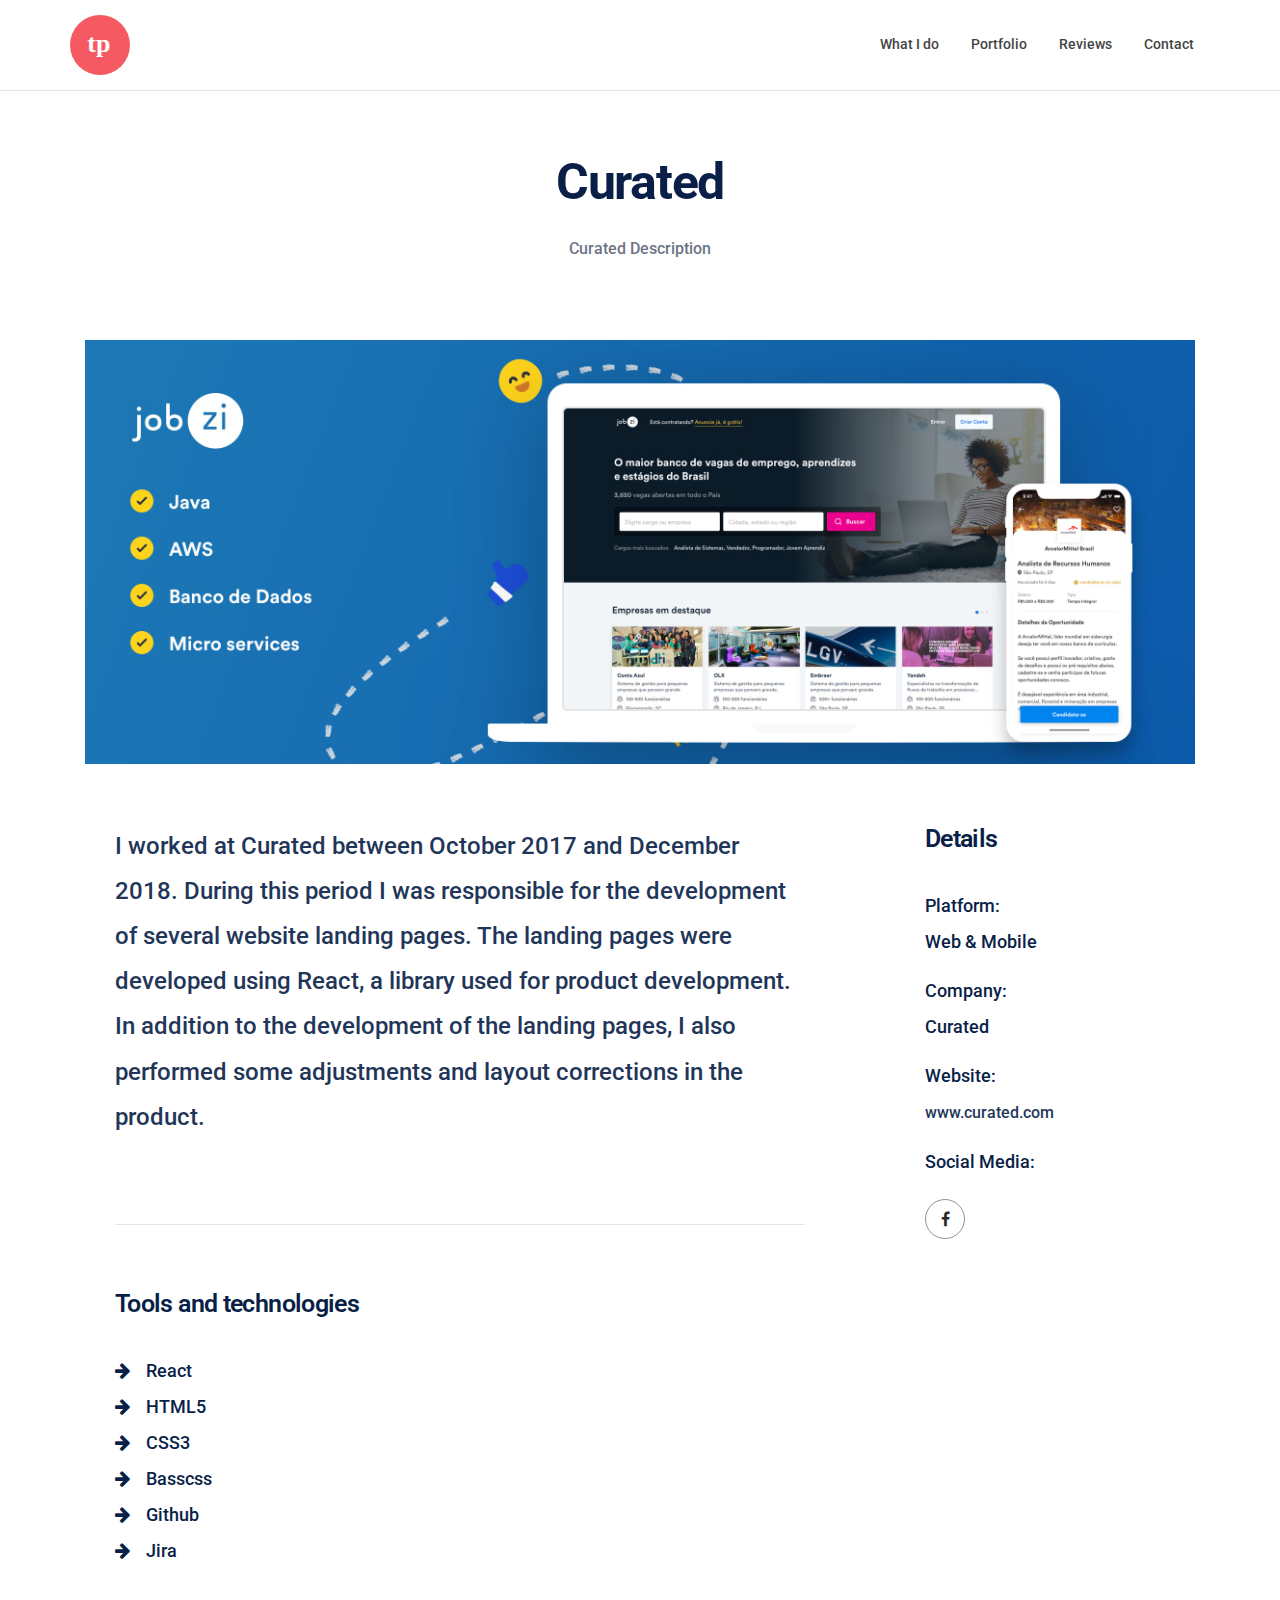
==== curated.html @ 57dca55d "Added curated page and fixed some copy" ====
<!DOCTYPE html>
<html lang="zxx">
  <head>
    <title>Tiago Parra - Curated</title>
    <!-- Required meta tags -->
    <meta charset="utf-8" />
    <meta http-equiv="X-UA-Compatible" content="IE=edge" />
    <meta name="description" content="" />
    <meta name="keywords" content=" " />
    <meta name="developer" content="Tiago Parra" />
    <meta
      name="viewport"
      content="width=device-width, initial-scale=1, shrink-to-fit=no"
    />

    <!-- FAV AND ICONS   -->
    <link rel="shortcut icon" href="assets/images/favicon.png" />
    <link rel="shortcut icon" href="assets/images/apple-icon.png" />
    <link
      rel="shortcut icon"
      sizes="72x72"
      href="assets/images/apple-icon-72x72.png"
    />
    <link
      rel="shortcut icon"
      sizes="114x114"
      href="assets/images/apple-icon-114x114.png"
    />

    <!-- Font-->
    <link
      href="https://fonts.googleapis.com/css?family=Roboto&display=swap"
      rel="stylesheet"
    />
    <!-- Font Awesome -->
    <link
      rel="stylesheet"
      href="assets/icons/font-awesome-4.7.0/css/font-awesome.min.css"
    />
    <link rel="stylesheet" href="assets/icofont/icofont.min.css" />
    <!-- Bootstrap CSS -->
    <link rel="stylesheet" href="assets/plugins/css/bootstrap.min.css" />
    <!-- Owl Carousel CSS-->
    <link rel="stylesheet" href="assets/plugins/css/owl.css" />
    <!-- Fancybox-->
    <link rel="stylesheet" href="assets/plugins/css/jquery.fancybox.min.css" />
    <!-- Anime CSS-->
    <link rel="stylesheet" href="assets/plugins/css/revealer.css" />
    <!-- Aos CSS-->
    <link rel="stylesheet" href="assets/plugins/css/aos.css" />
    <!-- Animate CSS-->
    <link rel="stylesheet" href="assets/plugins/css/animate.css" />
    <!-- Custom CSS-->
    <link rel="stylesheet" href="assets/css/styles.css" />
    <link rel="stylesheet" href="assets/css/use-case.css" />
    <!-- Responsive -->
    <link rel="stylesheet" href="assets/css/responsive.css" />

    <style>
      p {
        font-size: 18px;
        color: #071634;
      }
    </style>
  </head>
  <body class="black-bg body-2">
    <!--
    ===================
        NAVIGATION
    ===================
    -->
    <header
      class="black-bg mh-header nav-scroll fixed-top mh-xss-mobile-nav"
      id="zb-header"
    >
      <div class="overlay"></div>
      <div class="container">
        <div class="row">
          <nav class="navbar navbar-expand-lg mh-nav nav-btn">
            <a class="navbar-brand" href="index.html"
              ><img src="assets/images/logo.svg" alt="" class="img-fluid"
            /></a>
            <button
              class="navbar-toggler"
              type="button"
              data-toggle="collapse"
              data-target="#navbarSupportedContent"
              aria-controls="navbarSupportedContent"
              aria-expanded="false"
              aria-label="Toggle navigation"
            >
              <span class="navbar-toggler-icon icon">
                <i class="fa fa-bars"></i>
              </span>
            </button>
            <div class="collapse navbar-collapse" id="navbarSupportedContent">
              <ul class="navbar-nav mr-0 ml-auto">
                <li class="nav-item">
                  <a class="nav-link " href="index.html#service">What I do</a>
                </li>
                <li class="nav-item">
                  <a class="nav-link" href="index.html#portfolio">Portfolio</a>
                </li>
                <li class="nav-item">
                  <a class="nav-link" href="index.html#Clinet">Reviews</a>
                </li>
                <li class="nav-item">
                  <a class="nav-link" href="index.html#Contact">Contact</a>
                </li>
              </ul>
            </div>
          </nav>
        </div>
      </div>
    </header>

    <!--
    ==============
        HOME
    ==============
    -->
    <section class="section relative portfolio-home">
      <div class="container">
        <div class="row">
          <div class="col-md-7 mx-auto">
            <div
              class="portfolio-title wow fadeInUp"
              data-wow-duration=".9s"
              data-wow-delay=".1s"
            >
              <h1>Curated</h1>
              <span></span>
              <p>
                Curated Description
              </p>
            </div>
          </div>
          <div class="col-md-12">
            <div
              class="project-img wow fadeInUp"
              data-wow-duration=".9s"
              data-wow-delay=".1s"
              id="rev-3"
            >
              <img
                src="assets/images/head-use-jobzi.jpg"
                alt=""
                class="img-fluid"
              />
            </div>
            <div class="project-description">
              <div class="row">
                <div class="col-md-8">
                  <div
                    class="des-inner wow fadeInUp"
                    data-wow-duration=".9s"
                    data-wow-delay=".1s"
                  >
                    <p style="font-size: 24px;">
                      I worked at Curated between October 2017 and December
                      2018. During this period I was responsible for the
                      development of several website landing pages. The landing
                      pages were developed using React, a library used for
                      product development. In addition to the development of the
                      landing pages, I also performed some adjustments and
                      layout corrections in the product.
                    </p>

                    <br /><br />
                    <hr />
                    <br /><br />

                    <h3>Tools and technologies</h3>
                    <ul>
                      <li>
                        <i
                          class="fa fa-arrow-right"
                          style="padding-right: 16px;"
                        ></i
                        >React
                      </li>
                      <li>
                        <i
                          class="fa fa-arrow-right"
                          style="padding-right: 16px;"
                        ></i
                        >HTML5
                      </li>
                      <li>
                        <i
                          class="fa fa-arrow-right"
                          style="padding-right: 16px;"
                        ></i
                        >CSS3
                      </li>
                      <li>
                        <i
                          class="fa fa-arrow-right"
                          style="padding-right: 16px;"
                        ></i
                        >Basscss
                      </li>
                      <li>
                        <i
                          class="fa fa-arrow-right"
                          style="padding-right: 16px;"
                        ></i
                        >Github
                      </li>
                      <li>
                        <i
                          class="fa fa-arrow-right"
                          style="padding-right: 16px;"
                        ></i
                        >Jira
                      </li>
                    </ul>
                  </div>
                </div>
                <div
                  class="col-md-3 ml-auto wow fadeInUp"
                  data-wow-duration=".9s"
                  data-wow-delay=".1s"
                >
                  <div class="des-inner">
                    <h3>Details</h3>
                  </div>
                  <ul class="list-unstyled">
                    <li>Platform:</li>
                    <li>Web & Mobile</li>
                  </ul>
                  <ul class="list-unstyled">
                    <li>Company:</li>
                    <li>Curated</li>
                  </ul>
                  <ul class="list-unstyled">
                    <li>Website:</li>
                    <li>
                      <a href="https://jobzi.com" target="_blank"
                        >www.curated.com</a
                      >
                    </li>
                  </ul>
                  <ul class="list-unstyled">
                    <li>Social Media:</li>
                    <li>
                      <ul class="list-unstyled">
                        <a
                          href="https://www.facebook.com/curateddotcom"
                          target="_blank"
                          ><li><i class="fa fa-facebook-f"></i></li
                        ></a>
                      </ul>
                    </li>
                  </ul>
                </div>
              </div>
            </div>
          </div>
        </div>
      </div>
    </section>
  </body>
</html>
---- assets/plugins/css/revealer.css ----
.block-revealer__element {
	position: absolute;
	top: 0;
	left: 0;
	width: 100%;
	height: 100%;
	background: #000;
	pointer-events: none;
	opacity: 0;
}
---- assets/css/styles.css ----
/*------------- 
[Table of contents]

[ DEFULT INDEX NUMBER ]

1.  GENERAL CSS
2.  NAVBAR
4.  HOME
5.  SERVICE
6.  ABOUT
7.  TESTIMONIAL
8.  FAQ
9.  QUATE
10. SUBSCRIBE
11. PRICING
12. BLOG
13. FOOTER
14. COPYRIGHT


-------------------------------------------------------------------*/
/*------------------------------------------------------------------
[ Color codes ]
    
    [ Text and Background Color ]
        Main color 1:       #1c93e5     
        Main color 2:       #009688      
        Main color 3:       #9c27b0
        Main color 4:       #ff4081      
        Background 1:       #FFFFFF            
        Background 2:       #F6F6F6           
        Shadow color:       #000000;            

-------------------------------------------------------------------*/
/*------------------------------------------------------------------
[Typography]

    [ There are using two different font typography ]
        Typography 1: Roboto font;
        Typography 2: Montserrat font;

    [ Other Typography style are same ]
    Body :
        font-style:     normal;
        font-size:      15px;

    h2:
        font-size: 48px;
        line-height: 55px;

    h3:
        font-size: 30px;
        line-height: 40px;

    h4:
        font-size: 20px;
        font-weight: 600;

    p:  
        font-size: 18px;
        line-height: 30px;


-------------------------------------------------------------------*/
/*
================
 VARIABLES
================
*/
* {
  -webkit-font-smoothing: antialiased;
  -moz-osx-font-smoothing: grayscale;
}

.shadow-1 {
  -webkit-box-shadow: 0 2px 5px 0 rgba(0, 0, 0, 0.16),
    0 2px 10px 0 rgba(0, 0, 0, 0.12);
  box-shadow: 0 2px 5px 0 rgba(0, 0, 0, 0.16), 0 2px 10px 0 rgba(0, 0, 0, 0.12);
}

/**
 * -------------------
 *  Defult CSS 
 * -------------------
 */
html {
  text-rendering: optimizeLegibility;
  -webkit-font-smoothing: antialiased;
}

body {
  font-family: "Louis-George-Cafe.ttf";
  font-size: 14px;
  font-style: none;
  line-height: 24px;
  font-weight: 500;
  overflow-x: hidden !important;
  text-align: left;
  position: relative;
  color: #000000;
  opacity: 1;
}

h1,
h2,
h3,
h4,
h5,
h6 {
  font-family: "Louis-George-Cafe-Bold.ttf";
}

p {
  opacity: 0.9;
}

.nav li a {
  text-decoration: none !important;
  display: inline-block;
  cursor: pointer;
  padding: 0px;
  background-color: transparent;
  -webkit-transition: color 0.3s ease;
  transition: color 0.3s ease;
}

.nav li a:hover {
  background-color: transparent;
}

.nav li a:focus {
  background-color: transparent;
  outline: 0 !important;
}

a {
  text-decoration: none !important;
  cursor: pointer;
  padding: 0px;
  background-color: transparent;
  -webkit-transition: color 0.3s ease;
  transition: color 0.3s ease;
  color: #000000;
  opacity: 0.9;
}

a:hover {
  background-color: transparent;
}

a:focus {
  background-color: transparent;
  outline: 0 !important;
}

.center {
  float: none;
  margin: 0 auto;
  text-align: center;
}

/**
 * ---------------------
 *  Defult Halping Class
 * ---------------------
 */
.overflow {
  overflow: hidden;
}

.relative {
  position: relative;
}

.display-table {
  display: table;
  width: 100%;
  height: 100%;
}

.display-flex {
  display: -webkit-box;
  display: -ms-flexbox;
  display: flex;
  -webkit-box-flex: 1;
  -ms-flex: 1;
  flex: 1;
}

.vertical-middle {
  display: table-cell;
  float: none;
  vertical-align: middle;
}

/**
 * --------------------------------------
 *  Video Section Background Defult Style
 * --------------------------------------
 */
.section-video {
  position: absolute;
  top: 0;
  bottom: 0;
  left: 0;
  right: 0;
  min-height: 100%;
  min-width: 100%;
  overflow: hidden;
  z-index: -1;
}

.section-video .bgvid {
  position: absolute;
  top: 0;
  left: 0;
  min-height: 100%;
  min-width: 100%;
  background-size: cover;
  -o-background-size: cover;
  -moz-background-size: cover;
  -webkit-background-size: cover;
}

.body-video-bg > .section-video {
  position: fixed;
  top: 0;
  left: 0;
}

.section-title {
  text-align: center;
}

.section-title h3 {
  font-size: 30px;
  line-height: 40px;
  color: #ffffff;
  font-weight: bold;
  margin-bottom: 60px;
}

/**
 * ------------------------------------
 *  Every Section Headline Defult Class
 * ------------------------------------
 */
.section-heading {
  display: block;
  margin: 0;
}

.section-header {
  margin-bottom: 100px;
  text-align: center;
}

.section-header .sub-heading {
  font-size: 22px;
  line-height: 30px;
  font-weight: 300;
  text-transform: uppercase;
  margin: 0 0 10px 0;
}

.section-header.text-left,
.section-header.text-left * {
  text-align: left;
}

.section-header.text-right,
.section-header.text-right * {
  text-align: right;
}

.section-header-separator {
  position: relative;
  width: 145px;
  margin: 5px auto;
  display: inline-block;
}

.section-header-separator .icon {
  font-size: 48px;
  text-align: center !important;
}

.section-header-separator::before,
.section-header-separator::after {
  content: "";
  position: absolute;
  width: 57px;
  height: 2px;
  top: 25px;
}

.section-header-separator::before {
  left: 0;
}

.section-header-separator::after {
  right: 0;
}

.v-middle {
  display: -moz-flex;
  display: -ms-flexbox;
  display: -webkit-box;
  display: flex;
  -webkit-box-align: center;
  -ms-flex-align: center;
  align-items: center;
  -webkit-align-items: center;
  -webkit-box-pack: center;
  -ms-flex-pack: center;
  justify-content: center;
  -webkit-justify-content: center;
  -webkit-box-orient: horizontal;
  -webkit-box-direction: normal;
  -ms-flex-direction: row;
  flex-direction: row;
}

.mini-separator {
  padding: 20px 0;
}

.vertical-middle {
  display: table-cell;
  float: none;
  vertical-align: middle;
}

/**
 * ------------------
 * list
 * ------------------
 */
ul {
  margin: 0;
  padding: 0;
}

ul li {
  list-style-type: none;
}

/**
 * =================
 * CONTAINER HALF CONTENT
 * =================
 */
.content-half {
  position: relative;
}

.container-half-left {
  left: 0;
  background-position: center right;
}

.container-half-right {
  right: 0;
  background-position: center left;
}

.vertical-middle-content {
  display: -moz-flex;
  display: -ms-flexbox;
  display: -webkit-box;
  display: flex;
  -webkit-box-align: center;
  -ms-flex-align: center;
  align-items: center;
  -webkit-align-items: center;
  -webkit-box-pack: center;
  -ms-flex-pack: center;
  justify-content: center;
  -webkit-justify-content: center;
  -webkit-box-orient: horizontal;
  -webkit-box-direction: normal;
  -ms-flex-direction: row;
  flex-direction: row;
}

/**
 * ---------------------------------
 *  Section Background Size Property
 * ---------------------------------
 */
.bg-cover {
  background-size: cover;
  background-position: 50% 50%;
  background-attachment: initial;
  background-repeat: no-repeat;
}

.dark-bg {
  background-color: #202026;
}

.image-bg {
  background-position: center center;
  background-size: cover;
  background-repeat: no-repeat;
}

.mini-section-separator {
  padding-top: 60px;
  padding-bottom: 60px;
}

.section-separator {
  padding-top: 60px;
  padding-bottom: 60px;
}

.home-section-separator {
  padding-top: 100px;
  padding-bottom: 200px;
}

.bg-black {
  background-color: #000000;
}

.main-color {
  color: #37c2cc;
}

.p-200 {
  padding: 0 200px;
}

.img-overlay {
  background-image: url(../images/footer-bg.png);
  background-size: cover;
  background-size: cover;
  background-repeat: no-repeat;
  margin: 0 auto;
  background-position: center center;
}

.image-bg {
  background-size: cover;
  background-size: cover;
  background-repeat: no-repeat;
  margin: 0 auto;
  background-position: center center;
}

.home-2-img {
  background-image: url(../images/home-bg-img.jpg);
}

.featured-img-one {
  background-image: url(../images/home-bg-img.jpg);
}

.featured-img-two {
  background-image: url(../images/extra-feature-bg.jpg);
}

.map-image {
  background-image: url(../images/map-color-overlay.png);
}

.mt-30 {
  margin-top: 30px;
}

button {
  outline: 0;
}

button:hover {
  outline: 0;
}

button:focus {
  outline: 0;
}

.btn {
  outline: 0;
}

.btn:hover {
  outline: 0;
}

.btn:focus {
  outline: 0;
}

.round-image {
  border-radius: 50%;
}

.header-bg {
  background-color: #ffefe9;
}

.purple-bg {
  background-color: #643bdf;
}

.blue-bg {
  background-color: #007c88;
}

.yellow-color {
  color: #ffd032;
}

.main-color {
  color: #37c2cc;
}

.purple-color {
  color: #643bdf;
}

.blue-color {
  color: #007c88;
}

.bg-3 {
  color: #faf9f7;
}

.bg-4 {
  color: #faf9f7;
}

.white-bg {
  background-color: #ffffff;
}

p {
  color: #071634;
}

.contact-shadow {
  -webkit-box-shadow: 2px 28px 54px 0px rgba(85, 85, 93, 0.03);
  box-shadow: 2px 28px 54px 0px rgba(85, 85, 93, 0.03);
}

.body-2 .btn {
  border-radius: 50px;
}

.body-2 .btn.btn-stroke {
  color: #ffffff;
}

.color-1 {
  color: #37c2cc;
}

.color-2 {
  color: #f35d22;
}

.color-3 {
  color: #fec468;
}

.color-4 {
  color: #1785c3;
}

.color-5 {
  color: #53cb94;
}

.color-6 {
  color: #761de2;
}

.overlay-img {
  position: absolute;
  left: 0;
  right: 0;
  top: 0;
  bottom: 0;
  z-index: 0;
}

@font-face {
  font-family: "Louis-George-Cafe.ttf";
  src: url("../fonts/Louis-George-Cafe.ttf");
}

@font-face {
  font-family: "Louis-George-Cafe-Bold.ttf";
  src: url("../fonts/Louis-George-Cafe-Bold.ttf");
}

@font-face {
  font-family: "Louis-George-Cafe-Light.ttf";
  src: url("../fonts/Louis-George-Cafe-Light.ttf");
}

/** 
 * -----------------
 * General CSS
 * -----------------
 */
.h1,
.h2,
.h3,
.h4,
.h5,
.h6,
h1,
h2,
h3,
h4,
h5,
h6 {
  font-weight: bold;
}

section {
  overflow: hidden;
}

/*
    ==============
       Navigation
    ============== 
*/
.mh-nav {
  width: 100%;
  padding: 10px 0;
  -webkit-transition: 0.3s;
  transition: 0.3s;
}

.mh-header {
  padding: 0;
  background: #ffffff;
  -webkit-transition: 0.3s;
  transition: 0.3s;
  border-bottom: 1px solid rgba(0, 0, 0, 0.1);
}

.mh-header.nav-strict {
  padding: 0;
  -webkit-transition: 0.3s;
  transition: 0.3s;
  z-index: 9999;
  position: fixed;
  left: 0;
  right: 0;
  top: 0;
  background: #ffffff;
}

.mh-header.nav-strict .mh-nav {
  padding: 0px 0px;
}

.mh-header.nav-strict .navbar-nav li a {
  color: #111111;
}

.mh-header .navbar-nav li {
  margin: 16px 8px;
}

.mh-header .navbar-nav li a {
  font-family: "Roboto", sans-serif;
  font-size: 16px;
  line-height: 0.63;
  color: #000000;
  padding: 0px 10px;
}

.dropdown-toggle::after {
  position: relative;
  top: 1px;
  left: 5px;
}

/*
    ==============
       home
    ==============
*/
.resume-home {
  padding: 140px 0px;
}

.resume-home .resume-home-inner .span {
  width: 55px;
  height: 5px;
  background-color: #ffb74f;
  display: block;
}

.resume-home .resume-home-inner h2 {
  font-size: 80px;
  letter-spacing: -1.5px;
  color: #000000;
  margin-top: 25px;
  margin-bottom: 30px;
}

.resume-home .resume-home-inner h4 {
  font-size: 30px;
  letter-spacing: -0.75px;
  color: #000000;
}

.resume-home .resume-home-inner h4 span {
  color: #ff4952;
}

.resume-home .resume-social {
  margin-top: 40px;
}

.resume-home .resume-social h6 {
  font-size: 18px;
  color: #000000;
  margin-bottom: 25px;
}

.resume-home .resume-social ul li {
  display: -ms-inline-grid;
  display: inline-grid;
  place-items: center;
  width: 45px;
  height: 45px;
  border-radius: 3px;
  border: solid 1px #cecece;
  cursor: pointer;
  -webkit-transition: all 0.3s;
  transition: all 0.3s;
  font-size: 20px;
  margin-right: 5px;
  font-family: "Louis-George-Cafe-Bold.ttf";
  color: #000000;
}

.resume-home .resume-social ul li:hover {
  -webkit-box-shadow: 0 16px 14px 0 rgba(0, 0, 0, 0.1);
  box-shadow: 0 16px 14px 0 rgba(0, 0, 0, 0.1);
  background-color: #ff4952;
  border: solid 1px transparent;
  color: #ffffff;
}

.resume-home .resume-main {
  padding: 170px 0px;
  padding-bottom: 0px;
}

.resume-home .resume-main .main-inner .img-cover img {
  margin-left: 75px;
}

.resume-home .resume-main .main-inner .bg-img {
  position: absolute;
  top: 110px;
  z-index: -1;
}

.resume-home .resume-main .main-inner .circle-bg {
  position: absolute;
  z-index: -2;
  top: -15%;
  left: -20%;
}

.resume-home .resume-main .resume-details {
  padding: 160px 0px;
}

.resume-home .resume-main .resume-details p {
  opacity: 0.6;
  font-size: 16px;
  line-height: 1.88;
  color: #000000;
  margin-bottom: 50px;
}

.resume-home .shape-image {
  position: absolute;
  top: 9%;
  left: -22%;
}

/*
    ==============
       What we do
    ==============
*/
.resume-do .resume-do-inner {
  padding-bottom: 50px;
}

.resume-do .resume-do-inner p {
  opacity: 0.6;
  font-size: 16px;
  line-height: 1.88;
  color: #000000;
  margin-bottom: 55px;
  max-width: 85%;
}

.resume-do .resume-do-inner .resume-do-icon h5 {
  margin-top: 20px;
  font-size: 25px;
  letter-spacing: -0.63px;
  color: #000000;
}

.resume-do .bg-title h1 {
  font-size: 130px;
  line-height: 0.87;
  letter-spacing: -6.47px;
  color: #e0e0e0;
}

/*
    ==============
       Portfolio area
    ==============
*/
.resume-portfolio {
  padding: 100px 0px;
}

.resume-portfolio .resume-portfolio-inner {
  padding: 80px 0px;
  padding-bottom: 0px;
}

.resume-portfolio .resume-portfolio-inner .resume-img .reveal-image {
  opacity: 0;
  -webkit-transition: all 1s;
  transition: all 1s;
}

.resume-portfolio .resume-portfolio-inner .resume-img h5 {
  font-size: 25px;
  letter-spacing: -0.63px;
  color: #000000;
  margin-bottom: 10px;
}

.resume-portfolio .resume-portfolio-inner .resume-img h6 {
  opacity: 0.4;
  font-size: 18px;
  line-height: 1.11;
  letter-spacing: -0.25px;
  color: #000000;
  margin-bottom: 35px;
}

.resume-portfolio .resume-portfolio-inner .resume-img .resume-btn-details {
  -webkit-transition: all 0.4s;
  transition: all 0.4s;
  position: absolute;
  height: 100%;
  width: 100%;
  display: -ms-grid;
  display: grid;
  place-items: center;
  top: 0;
  left: 0;
  right: 0;
  bottom: 0;
  opacity: 0;
  -webkit-transform: translateY(30px);
  transform: translateY(30px);
}

.resume-portfolio
  .resume-portfolio-inner
  .resume-img
  .resume-btn-details
  .resume-btn
  .btn-default
  a.cta::before {
  border: 1px solid rgba(255, 255, 255, 0.3);
  border-right: 1px solid transparent;
}

.resume-portfolio
  .resume-portfolio-inner
  .resume-img
  .resume-btn-details
  .resume-btn
  .btn-default
  a.cta
  span {
  color: #ffffff;
}

.resume-portfolio
  .resume-portfolio-inner
  .resume-img
  .resume-btn-details
  .resume-btn
  .btn-default
  a.cta
  svg {
  stroke: #ffffff;
}

.resume-portfolio
  .resume-portfolio-inner
  .resume-img
  .resume-btn-details
  .resume-btn
  .btn-default
  a.cta:hover::before {
  border: 1px solid rgba(255, 73, 82, 0.6);
}

.resume-portfolio .resume-portfolio-inner .resume-img .resume-image-inner {
  -webkit-transition: all 0.4s;
  transition: all 0.4s;
  position: absolute;
  height: 100%;
  width: 98%;
  top: 0;
  opacity: 0;
  bottom: 0;
  right: 0;
  left: 0;
}

.resume-portfolio
  .resume-portfolio-inner
  .resume-img
  .resume-image-inner::before {
  content: "";
  background-color: rgba(0, 0, 0, 0.6);
  position: absolute;
  height: 100%;
  width: 100%;
  top: 0px;
  bottom: 0;
  right: 0;
  left: 0px;
  border-radius: 0px;
  -webkit-transition: all 0.4s;
  transition: all 0.4s;
  pointer-events: none;
}

.resume-portfolio .resume-portfolio-inner .resume-img .image-one {
  cursor: pointer;
}

.resume-portfolio
  .resume-portfolio-inner
  .resume-img
  .image-one:hover
  .resume-image-inner {
  opacity: 1;
}

.resume-portfolio
  .resume-portfolio-inner
  .resume-img
  .image-one:hover
  .resume-btn-details {
  opacity: 1;
  -webkit-transform: translateY(0px);
  transform: translateY(0px);
}

.resume-portfolio .resume-portfolio-inner .resume-img .image-two {
  cursor: pointer;
}

.resume-portfolio
  .resume-portfolio-inner
  .resume-img
  .image-two:hover
  .resume-image-inner {
  opacity: 1;
}

.resume-portfolio
  .resume-portfolio-inner
  .resume-img
  .image-two:hover
  .resume-btn-details {
  opacity: 1;
  -webkit-transform: translateY(0px);
  transform: translateY(0px);
}

.resume-portfolio .resume-portfolio-inner.inner-2 {
  padding: 80px 0px;
  padding-top: 0px;
  padding-bottom: 80px;
}

.mt_180 {
  margin-top: 180px;
}

/*
    =====================
       RESUME FEEDBACK AREA
    =====================
*/
.resume-feedback {
  padding: 120px 0px;
  padding-top: 0px;
}

.resume-feedback .pd_10 {
  margin-bottom: 50px;
}

.resume-feedback .advice_slider .advice_c {
  width: 545px;
  border-radius: 8px;
  -webkit-box-shadow: 0 25px 40px -14px rgba(99, 99, 99, 0.1);
  box-shadow: 0 25px 40px -14px rgba(99, 99, 99, 0.1);
  background-color: #ffffff;
  margin-bottom: 100px;
  margin-left: 0px;
  border: 0px;
}

.resume-feedback .advice_slider .advice_c .card-body {
  padding: 40px 35px 40px 35px;
}

.resume-feedback .advice_slider .advice_c .card-body .img {
  margin-bottom: 15px;
}

.resume-feedback .advice_slider .advice_c p {
  font-family: "Louis-George-Cafe-Bold.ttf";
  font-size: 18px;
  line-height: 1.6;
  color: #000000;
  margin-bottom: 35px;
}

.resume-feedback .advice_slider .advice_c h5 {
  font-family: "Louis-George-Cafe-Bold.ttf";
  font-size: 16px;
  line-height: 1.25;
  letter-spacing: -0.22px;
  color: #000000;
  margin-bottom: 6px;
}

.resume-feedback .advice_slider .advice_c h6 {
  opacity: 0.5;
  font-family: "Louis-George-Cafe.ttf";
  font-size: 16px;
  line-height: 1.25;
  letter-spacing: -0.22px;
  color: #000000;
}

.resume-feedback .advice_slider .card_icon {
  display: -webkit-box;
  display: -ms-flexbox;
  display: flex;
  margin-bottom: 20px;
}

.resume-feedback .advice_slider .card_icon .card-icon-details {
  margin-left: 15px;
}

.resume-feedback .advice_slider .card_icon .card-icon-details ul li {
  font-size: 20px;
  padding: 19px 0px;
  display: inline-block;
  color: #ffbb00;
}

.resume-feedback .advice_slider .owl-next {
  width: 55px;
  height: 55px;
  position: absolute;
  top: -25%;
  right: 30px;
  border: solid 2px transparent;
  display: -ms-grid;
  display: grid;
  place-items: center;
  font-size: 18px;
  background: transparent;
  color: #000000;
  -webkit-transition: all 0.4s;
  transition: all 0.4s;
}

.resume-feedback .advice_slider .owl-next:hover {
  background: rgba(0, 0, 0, 0);
  color: #08001f;
}

.resume-feedback .advice_slider .owl-prev {
  opacity: 0;
  width: 55px;
  height: 55px;
  position: absolute;
  top: -25%;
  right: 90px;
  border: solid 2px transparent;
  display: -ms-grid;
  display: grid;
  place-items: center;
  font-size: 18px;
  background: transparent;
  color: #000000;
  -webkit-transition: all 0.4s;
  transition: all 0.4s;
}

.resume-feedback .advice_slider .owl-prev:hover {
  background: rgba(0, 0, 0, 0);
  color: #08001f;
}

.resume-feedback .advice_slider .op_1 {
  opacity: 1 !important;
}

.resume-feedback .resume-card-social .main-social {
  display: -webkit-box;
  display: -ms-flexbox;
  display: flex;
  display: none;
}

.resume-feedback .resume-card-social .main-social .social-inner {
  margin-right: 40px;
}

.resume-feedback .resume-card-social .social-inner {
  display: -webkit-box;
  display: -ms-flexbox;
  display: flex;
}

.resume-feedback .resume-card-social .social-inner .social-img {
  width: 67px;
  height: 67px;
  border-radius: 50%;
  color: #ffffff;
  display: -ms-grid;
  display: grid;
  place-items: center;
  font-size: 30px;
  -webkit-box-shadow: 0 10px 37px -5px rgba(234, 76, 137, 0.5);
  box-shadow: 0 10px 37px -5px rgba(234, 76, 137, 0.5);
  background-color: #ea4c89;
}

.resume-feedback .resume-card-social .social-inner .social-img.color-2 {
  -webkit-box-shadow: 0 10px 37px -5px rgba(0, 103, 255, 0.5);
  box-shadow: 0 10px 37px -5px rgba(0, 103, 255, 0.5);
  background-color: #0067ff;
}

.resume-feedback .resume-card-social .social-inner .social-img.color-3 {
  -webkit-box-shadow: 0 10px 37px -5px rgba(1, 119, 172, 0.5);
  box-shadow: 0 10px 37px -5px rgba(1, 119, 172, 0.5);
  background-color: #0177ac;
}

.resume-feedback .resume-card-social .social-inner .social-details h5 {
  font-family: "Louis-George-Cafe-Bold.ttf";
  font-size: 25px;
  letter-spacing: -0.63px;
  color: #000000;
  padding: 18px 0px;
  margin-left: 20px;
}

/*
    =====================
       CONTACT US AREA
    =====================
*/
.resume-contact {
  padding: 80px 0px;
  background-image: linear-gradient(307deg, rgba(246, 248, 252, 0.21), #f6f8fc);
}

.resume-contact .contact-details {
  padding: 100px 0px;
}

.resume-contact .contact-details h2 {
  font-size: 60px;
  letter-spacing: -1.5px;
  color: #000000;
}

.resume-contact .contact-details .contact-name {
  padding-top: 40px;
}

.resume-contact .contact-details .contact-name h5 {
  font-size: 25px;
  font-weight: 600;
  letter-spacing: -0.63px;
  color: #000000;
  margin-bottom: 10px;
}

.resume-contact .contact-details .contact-name p {
  font-family: "Louis-George-Cafe-Bold.ttf";
  opacity: 0.4;
  font-size: 18px;
  line-height: 1.41;
  letter-spacing: 0.25px;
  color: #000000;
  margin-bottom: 0px;
}

.resume-contact .resume-form {
  padding: 65px 90px;
  -webkit-box-shadow: 0 66px 58px 0 rgba(99, 99, 99, 0.1);
  box-shadow: 0 66px 58px 0 rgba(99, 99, 99, 0.1);
  background-color: #ffffff;
  text-align: center;
}

.resume-contact .resume-form .form-group {
  margin-bottom: 40px;
}

.resume-contact .resume-form .form-group .contact-name {
  font-family: "Louis-George-Cafe-Bold.ttf";
  font-size: 18px;
  font-weight: bold;
  color: #232426;
  height: 52px;
  border: 0px;
  border-bottom: 1px solid rgba(0, 0, 0, 0.6);
  border-radius: 0px;
  padding: 0px;
}

.resume-contact .resume-form .form-group .contact-message {
  font-family: "Louis-George-Cafe-Bold.ttf";
  font-size: 18px;
  font-weight: bold;
  color: #232426;
  border: 0px;
  border-bottom: 1px solid rgba(0, 0, 0, 0.6);
  border-radius: 0px;
  padding: 0px;
}

.resume-contact .resume-form .resume-btn {
  margin: 0 auto;
  margin-top: 30px;
  text-align: center;
  display: -webkit-inline-box;
  display: -ms-inline-flexbox;
  display: inline-flex;
  cursor: pointer;
}

.resume-title h5 {
  font-size: 20px;
  line-height: 2.25;
  color: #ff4952;
  margin-bottom: 10px;
}

.resume-title h1 {
  font-size: 60px;
  letter-spacing: -1.5px;
  color: #000000;
  margin-bottom: 20px;
}

.btn-sss {
  color: #ffffff;
  position: relative;
  margin: 0 auto;
  font-family: "Louis-George-Cafe-Bold.ttf";
}

.btn-sss::after {
  content: attr(data-text);
  position: absolute;
  left: 2px;
  text-shadow: -1px 0 red;
  top: 0;
  color: #000000;
  background: transparent;
  overflow: hidden;
  clip: rect(0, 900px, 0, 0);
  animation: noise-anim 2s infinite linear alternate-reverse;
}

.btn-sss::before {
  content: attr(data-text);
  position: absolute;
  left: 2px;
  text-shadow: -1px 0 #2e2e4e;
  top: 0;
  color: #000000;
  background: transparent;
  overflow: hidden;
  clip: rect(0, 900px, 0, 0);
  animation: noise-anim-2 3s infinite linear alternate-reverse;
}

@-webkit-keyframes noise-anim {
  0% {
    clip: rect(76px, 9999px, 32px, 0);
  }
  5% {
    clip: rect(51px, 9999px, 70px, 0);
  }
  10% {
    clip: rect(22px, 9999px, 100px, 0);
  }
  15% {
    clip: rect(36px, 9999px, 80px, 0);
  }
  20% {
    clip: rect(6px, 9999px, 82px, 0);
  }
  25% {
    clip: rect(32px, 9999px, 32px, 0);
  }
  30% {
    clip: rect(60px, 9999px, 1px, 0);
  }
  35% {
    clip: rect(90px, 9999px, 52px, 0);
  }
  40% {
    clip: rect(49px, 9999px, 66px, 0);
  }
  45% {
    clip: rect(88px, 9999px, 73px, 0);
  }
  50% {
    clip: rect(20px, 9999px, 23px, 0);
  }
  55% {
    clip: rect(7px, 9999px, 51px, 0);
  }
  60% {
    clip: rect(20px, 9999px, 64px, 0);
  }
  65% {
    clip: rect(92px, 9999px, 76px, 0);
  }
  70% {
    clip: rect(95px, 9999px, 71px, 0);
  }
  75% {
    clip: rect(73px, 9999px, 32px, 0);
  }
  80% {
    clip: rect(17px, 9999px, 55px, 0);
  }
  85% {
    clip: rect(32px, 9999px, 22px, 0);
  }
  90% {
    clip: rect(90px, 9999px, 18px, 0);
  }
  95% {
    clip: rect(22px, 9999px, 64px, 0);
  }
  100% {
    clip: rect(25px, 9999px, 18px, 0);
  }
}

@keyframes noise-anim {
  0% {
    clip: rect(76px, 9999px, 32px, 0);
  }
  5% {
    clip: rect(51px, 9999px, 70px, 0);
  }
  10% {
    clip: rect(22px, 9999px, 100px, 0);
  }
  15% {
    clip: rect(36px, 9999px, 80px, 0);
  }
  20% {
    clip: rect(6px, 9999px, 82px, 0);
  }
  25% {
    clip: rect(32px, 9999px, 32px, 0);
  }
  30% {
    clip: rect(60px, 9999px, 1px, 0);
  }
  35% {
    clip: rect(90px, 9999px, 52px, 0);
  }
  40% {
    clip: rect(49px, 9999px, 66px, 0);
  }
  45% {
    clip: rect(88px, 9999px, 73px, 0);
  }
  50% {
    clip: rect(20px, 9999px, 23px, 0);
  }
  55% {
    clip: rect(7px, 9999px, 51px, 0);
  }
  60% {
    clip: rect(20px, 9999px, 64px, 0);
  }
  65% {
    clip: rect(92px, 9999px, 76px, 0);
  }
  70% {
    clip: rect(95px, 9999px, 71px, 0);
  }
  75% {
    clip: rect(73px, 9999px, 32px, 0);
  }
  80% {
    clip: rect(17px, 9999px, 55px, 0);
  }
  85% {
    clip: rect(32px, 9999px, 22px, 0);
  }
  90% {
    clip: rect(90px, 9999px, 18px, 0);
  }
  95% {
    clip: rect(22px, 9999px, 64px, 0);
  }
  100% {
    clip: rect(25px, 9999px, 18px, 0);
  }
}

@-webkit-keyframes noise-anim-2 {
  0% {
    clip: rect(85px, 9999px, 6px, 0);
  }
  5% {
    clip: rect(49px, 9999px, 81px, 0);
  }
  10% {
    clip: rect(54px, 9999px, 63px, 0);
  }
  15% {
    clip: rect(76px, 9999px, 70px, 0);
  }
  20% {
    clip: rect(94px, 9999px, 89px, 0);
  }
  25% {
    clip: rect(3px, 9999px, 88px, 0);
  }
  30% {
    clip: rect(31px, 9999px, 31px, 0);
  }
  35% {
    clip: rect(18px, 9999px, 2px, 0);
  }
  40% {
    clip: rect(55px, 9999px, 53px, 0);
  }
  45% {
    clip: rect(38px, 9999px, 19px, 0);
  }
  50% {
    clip: rect(3px, 9999px, 9px, 0);
  }
  55% {
    clip: rect(32px, 9999px, 67px, 0);
  }
  60% {
    clip: rect(56px, 9999px, 55px, 0);
  }
  65% {
    clip: rect(71px, 9999px, 63px, 0);
  }
  70% {
    clip: rect(99px, 9999px, 63px, 0);
  }
  75% {
    clip: rect(75px, 9999px, 91px, 0);
  }
  80% {
    clip: rect(93px, 9999px, 20px, 0);
  }
  85% {
    clip: rect(45px, 9999px, 99px, 0);
  }
  90% {
    clip: rect(74px, 9999px, 92px, 0);
  }
  95% {
    clip: rect(22px, 9999px, 43px, 0);
  }
  100% {
    clip: rect(21px, 9999px, 96px, 0);
  }
}

@keyframes noise-anim-2 {
  0% {
    clip: rect(85px, 9999px, 6px, 0);
  }
  5% {
    clip: rect(49px, 9999px, 81px, 0);
  }
  10% {
    clip: rect(54px, 9999px, 63px, 0);
  }
  15% {
    clip: rect(76px, 9999px, 70px, 0);
  }
  20% {
    clip: rect(94px, 9999px, 89px, 0);
  }
  25% {
    clip: rect(3px, 9999px, 88px, 0);
  }
  30% {
    clip: rect(31px, 9999px, 31px, 0);
  }
  35% {
    clip: rect(18px, 9999px, 2px, 0);
  }
  40% {
    clip: rect(55px, 9999px, 53px, 0);
  }
  45% {
    clip: rect(38px, 9999px, 19px, 0);
  }
  50% {
    clip: rect(3px, 9999px, 9px, 0);
  }
  55% {
    clip: rect(32px, 9999px, 67px, 0);
  }
  60% {
    clip: rect(56px, 9999px, 55px, 0);
  }
  65% {
    clip: rect(71px, 9999px, 63px, 0);
  }
  70% {
    clip: rect(99px, 9999px, 63px, 0);
  }
  75% {
    clip: rect(75px, 9999px, 91px, 0);
  }
  80% {
    clip: rect(93px, 9999px, 20px, 0);
  }
  85% {
    clip: rect(45px, 9999px, 99px, 0);
  }
  90% {
    clip: rect(74px, 9999px, 92px, 0);
  }
  95% {
    clip: rect(22px, 9999px, 43px, 0);
  }
  100% {
    clip: rect(21px, 9999px, 96px, 0);
  }
}

.btn-default a {
  text-decoration: none;
  color: inherit;
  font-family: "Louis-George-Cafe-Bold.ttf";
}

.btn-default a.cta {
  position: relative;
  margin: auto;
  padding: 19px 22px;
  -webkit-transition: all 0.2s ease;
  transition: all 0.2s ease;
}

.btn-default a.cta:hover::before {
  width: 108%;
  background: #ff4952;
}

.btn-default a.cta:hover span {
  color: #ffffff;
}

.btn-default a.cta:hover svg {
  -webkit-transform: translateX(0);
  transform: translateX(0);
  stroke: #ffffff;
}

.btn-default a.cta::before {
  content: "";
  position: absolute;
  top: 0;
  left: -10px;
  display: block;
  border-radius: 30px;
  background: rgba(255, 73, 82, 0);
  border: 1px solid rgba(255, 73, 82, 0.6);
  border-right: 1px solid transparent;
  width: 60px;
  height: 60px;
  -webkit-transition: all 0.3s ease;
  transition: all 0.3s ease;
}

.btn-default a.cta span {
  position: relative;
  font-size: 18px;
  line-height: 0.56;
  font-weight: 900;
  vertical-align: middle;
  color: #000000;
}

.btn-default a.cta svg {
  position: relative;
  top: 4px;
  margin-left: 10px;
  fill: none;
  stroke-linecap: round;
  stroke-linejoin: round;
  stroke: #000000;
  stroke-width: 2;
  -webkit-transform: translateX(-5px);
  transform: translateX(-5px);
  -webkit-transition: all 0.3s ease;
  transition: all 0.3s ease;
}

.btn-default a.cta:active {
  -webkit-transform: scale(0.96);
  transform: scale(0.96);
}

/*
    ==============
       Slider area
    ==============
*/
.res-slider {
  margin-top: 80px;
}

.res-slider .slider-inner img {
  padding-right: 100px;
}

/*
    =================
       Portfolio area
    =================
*/
/*
    ==============
       Contact area
    ==============
*/
.Custom_contact .form-control {
  border: 0px;
  border-radius: 0px;
  font-size: 16px;
  color: #071634;
  height: 48px;
  border-bottom: 1px solid rgba(10, 31, 72, 0.15);
  margin-top: 30px;
}

.Custom_contact textarea {
  height: auto !important;
}

.Custom_contact p {
  opacity: 0.6;
  font-size: 16px;
  line-height: 1.88;
  letter-spacing: normal;
  color: #071634;
  margin-top: 40px;
}

.form-control:focus {
  outline: none !important;
  border-bottom: 1px solid rgba(10, 31, 72, 0.15);
  background-image: none !important;
  -webkit-box-shadow: none !important;
  box-shadow: none !important;
}

.reveal {
  position: relative;
  width: 98%;
  opacity: 1 !important;
  -webkit-transition: opacity 1s;
  transition: opacity 1s;
}

.reveal::before {
  content: "";
  background: #ffffff;
  position: absolute;
  top: 0;
  left: 0;
  right: 0;
  bottom: 0;
  -webkit-transform: scaleX(0);
  transform: scaleX(0);
  -webkit-transform-origin: 0% 0% 0px;
  transform-origin: 0% 0% 0px;
  -webkit-animation: reveal 1s 0s ease-in-out forwards;
  animation: reveal 1s 0s ease-in-out forwards;
  z-index: 99;
}

.reveal::after {
  content: "";
  background: #000;
  position: absolute;
  top: 0;
  left: 0;
  right: 0;
  bottom: 0;
  -webkit-transform: scaleX(0);
  transform: scaleX(0);
  -webkit-transform-origin: 0% 0% 0px;
  transform-origin: 0% 0% 0px;
  -webkit-animation: reveal 1s 0.5s ease-in-out forwards;
  animation: reveal 1s 0.5s ease-in-out forwards;
  z-index: 99;
}

@-webkit-keyframes reveal {
  0% {
    -webkit-transform: scaleX(0);
    transform: scaleX(0);
  }
  50% {
    -webkit-transform: scaleX(1);
    transform: scaleX(1);
    -webkit-transform-origin: 0% 0% 0px;
    transform-origin: 0% 0% 0px;
  }
  51% {
    -webkit-transform-origin: 100% 50% 0px;
    transform-origin: 100% 50% 0px;
  }
  100% {
    -webkit-transform: scaleX(0);
    transform: scaleX(0);
    -webkit-transform-origin: 100% 50% 0px;
    transform-origin: 100% 50% 0px;
  }
}

@keyframes reveal {
  0% {
    -webkit-transform: scaleX(0);
    transform: scaleX(0);
  }
  50% {
    -webkit-transform: scaleX(1);
    transform: scaleX(1);
    -webkit-transform-origin: 0% 0% 0px;
    transform-origin: 0% 0% 0px;
  }
  51% {
    -webkit-transform-origin: 100% 50% 0px;
    transform-origin: 100% 50% 0px;
  }
  100% {
    -webkit-transform: scaleX(0);
    transform: scaleX(0);
    -webkit-transform-origin: 100% 50% 0px;
    transform-origin: 100% 50% 0px;
  }
}

/*
===========================
        ABOUT US PAGE
===========================
*/
.res-about {
  padding: 150px 0px;
  padding-bottom: 80px;
}

.res-about .res-about-img {
  position: relative;
}

.res-about .res-about-img-inner {
  position: absolute;
  width: 155px;
  height: 155px;
  background: #000000;
  bottom: 20px;
  left: -60px;
  display: -ms-grid;
  display: grid;
  place-items: center;
}

.res-about .res-about-img-inner .inner-projects {
  position: relative;
}

.res-about .res-about-img-inner .inner-projects p {
  text-transform: uppercase;
  color: #ffffff;
  font-size: 18px;
  margin-bottom: 8px;
}

.res-about .res-about-img-inner .inner-projects h3 {
  color: #ffffff;
  font-size: 36px;
}

.res-about .res-about-inner {
  padding: 75px 0px;
  position: relative;
}

.res-about .res-about-inner h5 {
  font-size: 20px;
  line-height: 2.25;
  color: #000000;
  margin-bottom: 10px;
}

.res-about .res-about-inner h1 {
  font-size: 60px;
  letter-spacing: -1.5px;
  color: #000000;
  margin-bottom: 20px;
}

.res-about .res-about-inner p {
  opacity: 0.6;
  font-size: 16px;
  line-height: 1.88;
  color: #000000;
  margin-bottom: 50px;
  max-width: 95%;
}

.res-about-title {
  padding: 100px 0px;
}

.res-about-title .heading-title {
  color: #000000;
  font-size: 120px;
  white-space: nowrap;
  margin-bottom: 70px;
  margin-top: -50px;
  opacity: 0.5;
}

.res-about-title .ab-title-inner .ab-title-icon {
  position: relative;
}

.res-about-title .ab-title-inner .ab-title-icon .icon-inner {
  width: 85px;
  height: 85px;
  margin-bottom: 34px;
}

.res-about-title .ab-title-inner .ab-title-icon span {
  font-family: "Louis-George-Cafe-Bold.ttf";
  position: absolute;
  font-size: 110px;
  color: rgba(255, 255, 255, 0.07);
  top: 15px;
  left: 25%;
}

.res-about-title .ab-title-inner h4 {
  color: #000000;
  font-size: 25px;
  letter-spacing: -0.63px;
  margin-bottom: 14px;
}

.res-about-title .ab-title-inner p {
  opacity: 0.6;
  font-size: 18px;
  color: #000000;
  max-width: 75%;
  line-height: 1.7;
  letter-spacing: -0.25px;
}

.full_width {
  margin-bottom: 50px;
}

.full_width .resume-full-overlay {
  padding: 120px 0px;
  text-align: center;
  background: rgba(0, 0, 0, 0.4);
}

.full_width .resume-full-overlay .full-title-inner h1 {
  font-size: 60px;
  color: #ffffff;
  margin-bottom: 40px;
}

.full_width
  .resume-full-overlay
  .full-title-inner
  .resume-btn
  .btn-default
  a.cta::before {
  border: 1px solid rgba(255, 255, 255, 0.3);
  border-right: 1px solid transparent;
}

.full_width
  .resume-full-overlay
  .full-title-inner
  .resume-btn
  .btn-default
  a.cta
  span {
  color: #ffffff;
}

.full_width
  .resume-full-overlay
  .full-title-inner
  .resume-btn
  .btn-default
  a.cta
  svg {
  stroke: #ffffff;
}

.full_width
  .resume-full-overlay
  .full-title-inner
  .resume-btn
  .btn-default
  a.cta:hover::before {
  border: 1px solid rgba(255, 73, 82, 0.6);
}
/*# sourceMappingURL=styles.css.map */
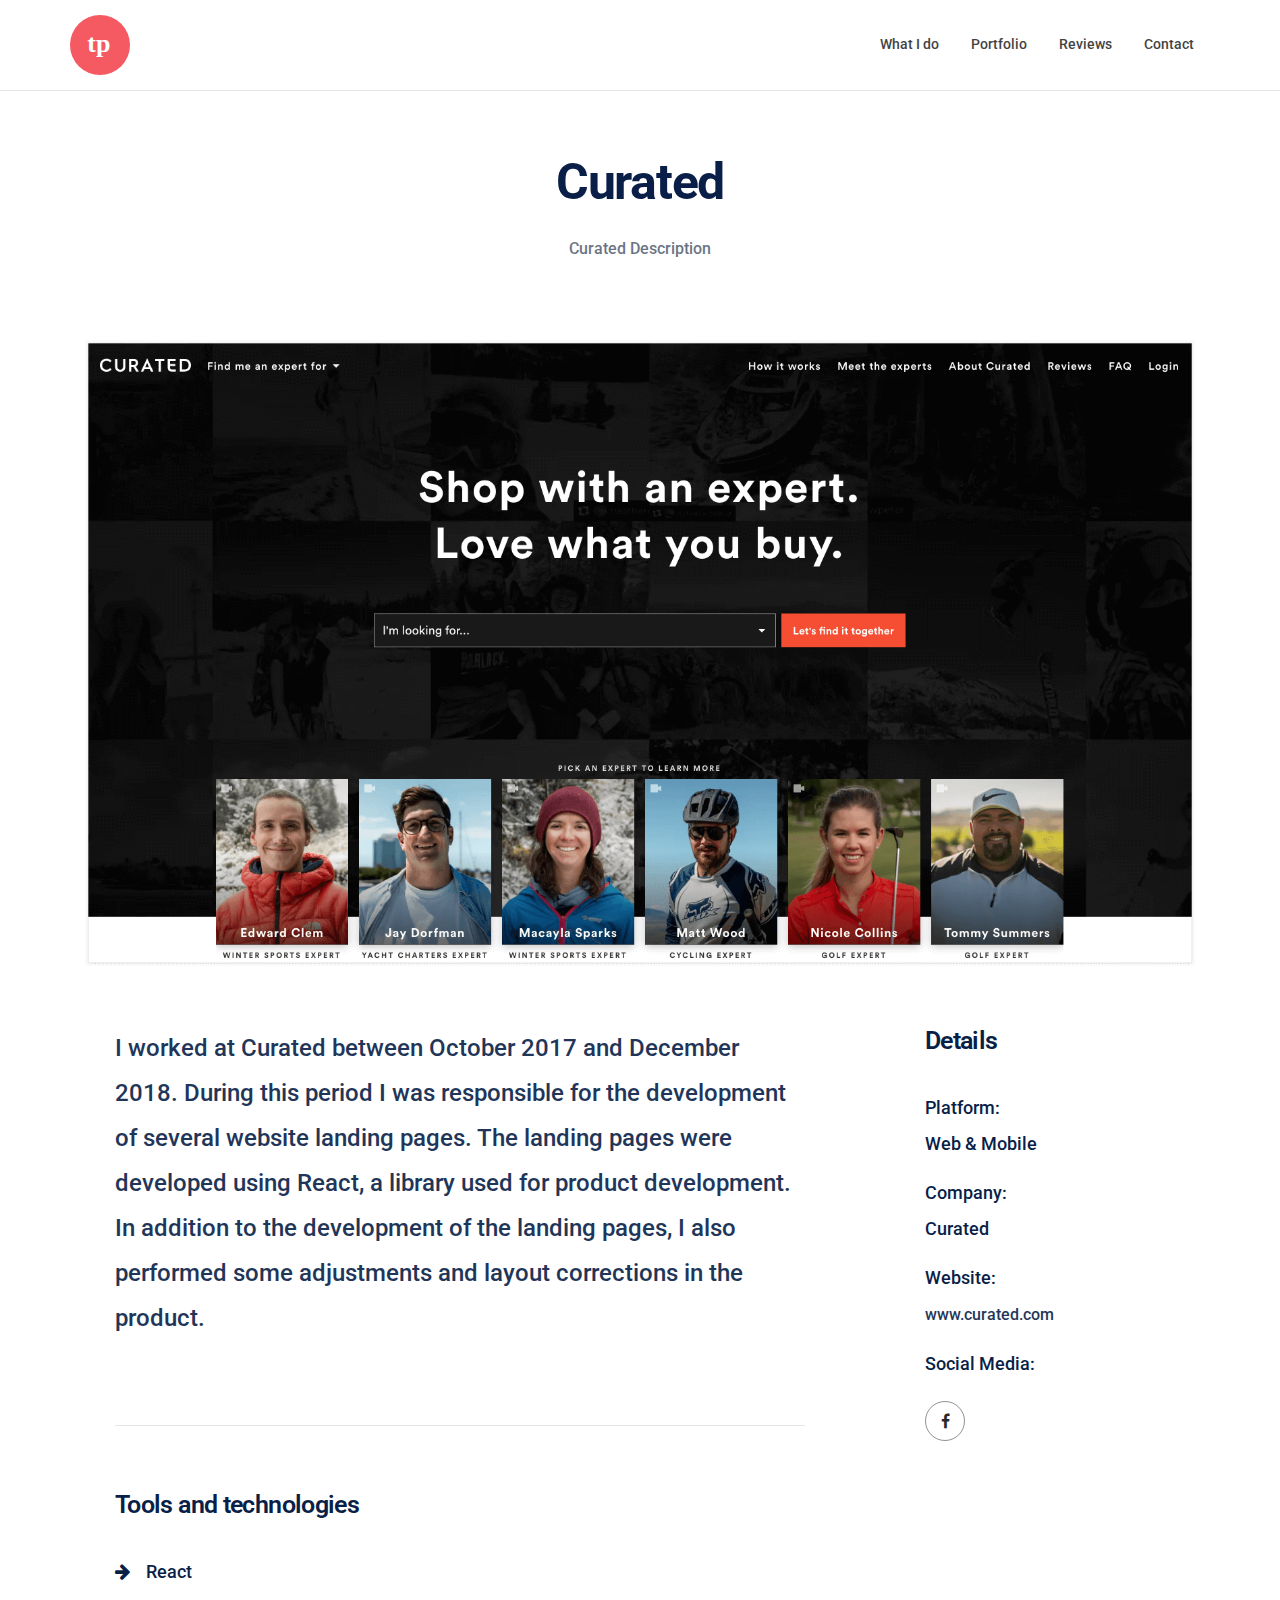
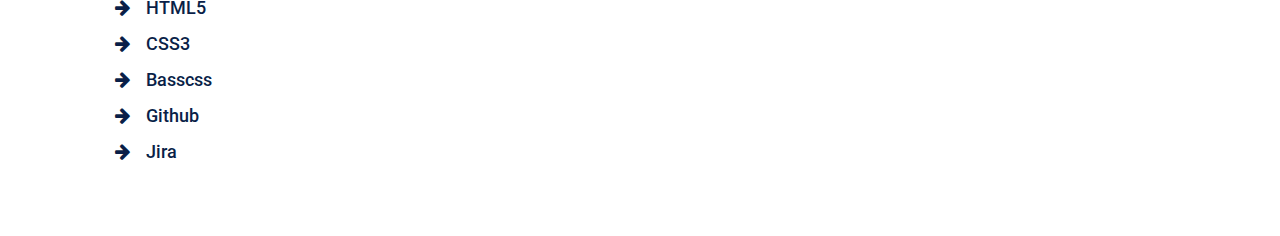
==== commit 420ff37e: "Added use case images" ====
--- a/curated.html
+++ b/curated.html
@@ -96,7 +96,7 @@
             <div class="collapse navbar-collapse" id="navbarSupportedContent">
               <ul class="navbar-nav mr-0 ml-auto">
                 <li class="nav-item">
-                  <a class="nav-link " href="index.html#service">What I do</a>
+                  <a class="nav-link" href="index.html#service">What I do</a>
                 </li>
                 <li class="nav-item">
                   <a class="nav-link" href="index.html#portfolio">Portfolio</a>
@@ -143,7 +143,7 @@
               id="rev-3"
             >
               <img
-                src="assets/images/head-use-jobzi.jpg"
+                src="assets/images/head-use-curated.png"
                 alt=""
                 class="img-fluid"
               />
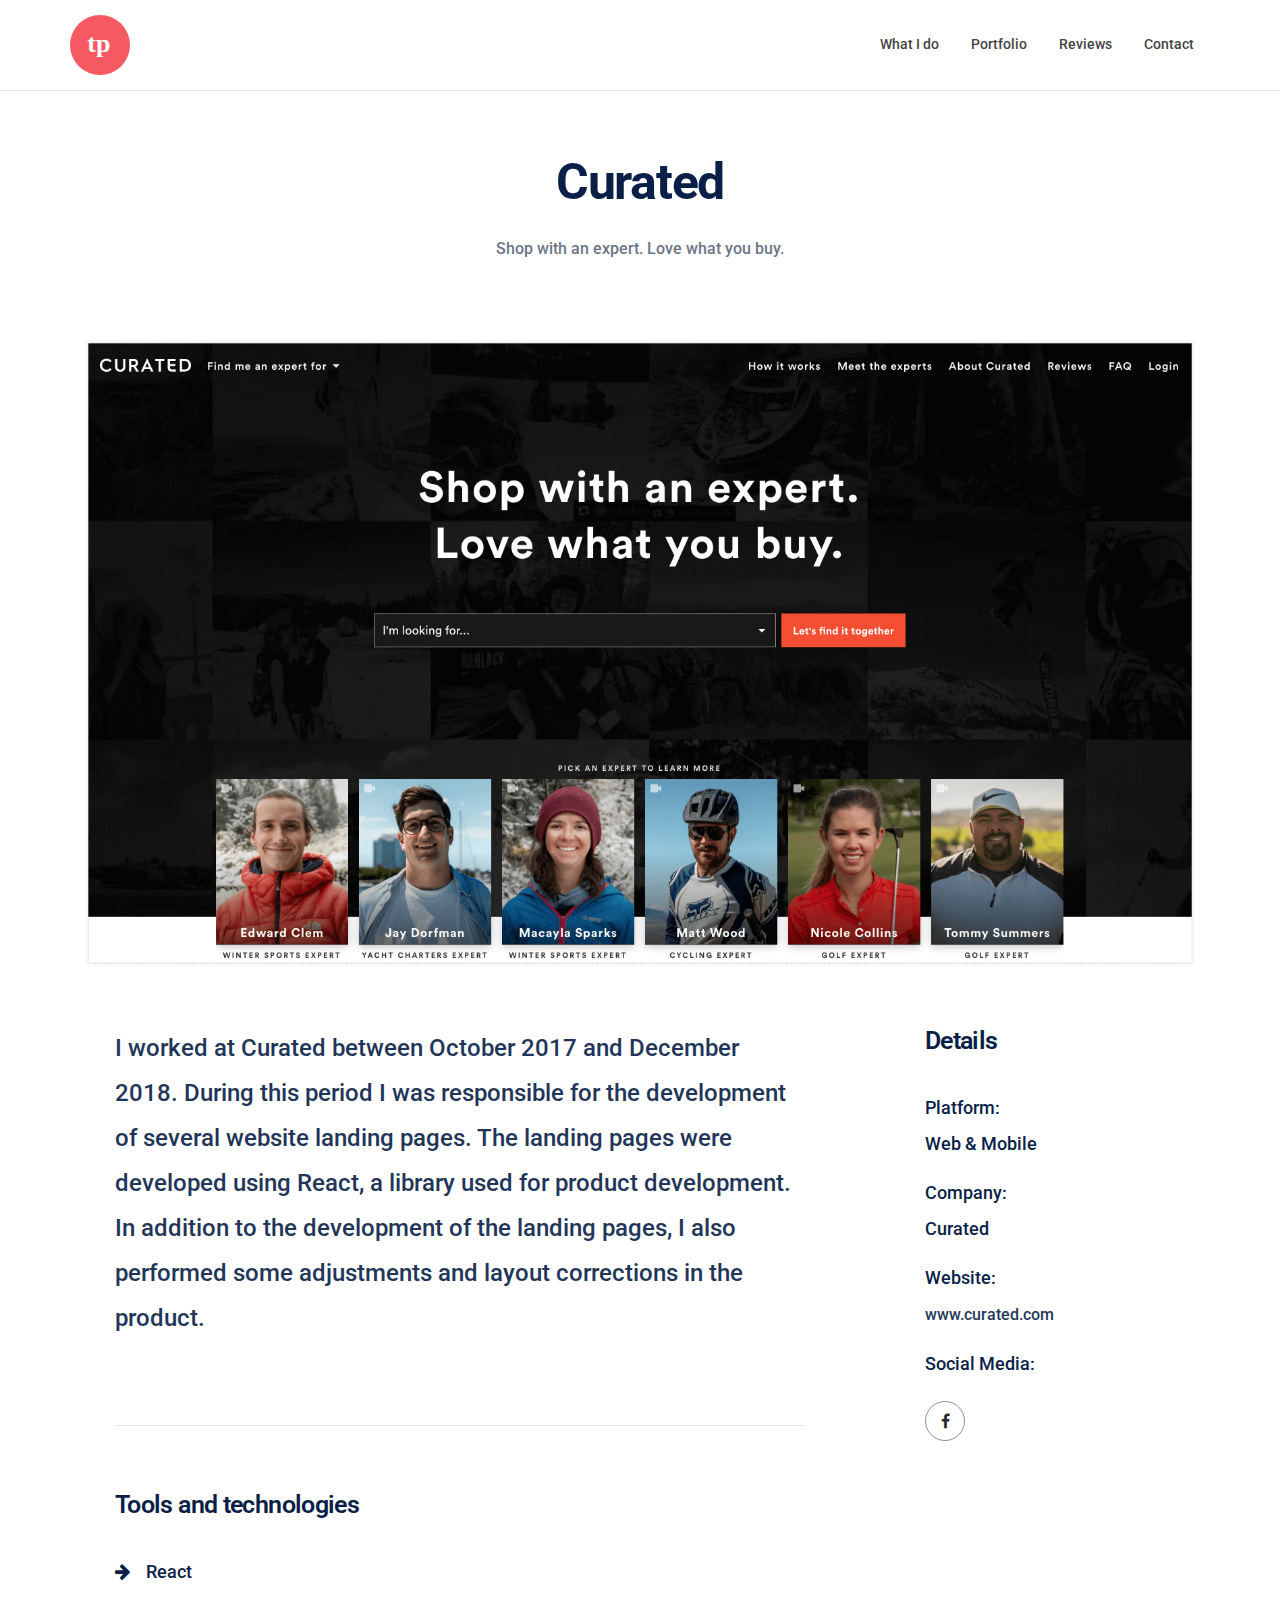
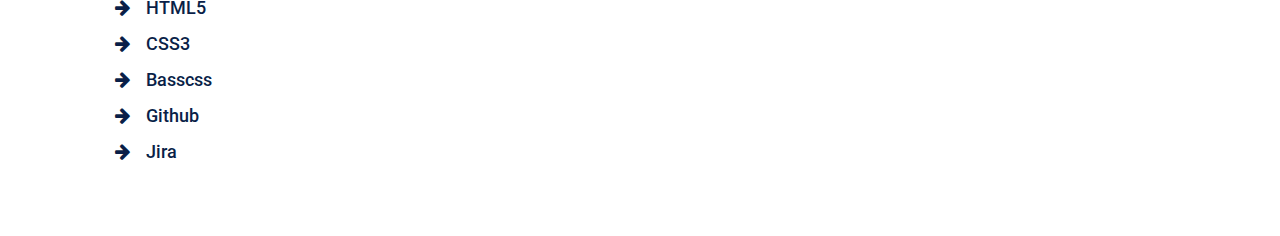
==== commit 3691cee6: "curated" ====
--- a/curated.html
+++ b/curated.html
@@ -131,7 +131,7 @@
               <h1>Curated</h1>
               <span></span>
               <p>
-                Curated Description
+                Shop with an expert. Love what you buy.
               </p>
             </div>
           </div>
@@ -236,7 +236,7 @@
                   <ul class="list-unstyled">
                     <li>Website:</li>
                     <li>
-                      <a href="https://jobzi.com" target="_blank"
+                      <a href="https://www.curated.com" target="_blank"
                         >www.curated.com</a
                       >
                     </li>
@@ -246,7 +246,7 @@
                     <li>
                       <ul class="list-unstyled">
                         <a
-                          href="https://www.facebook.com/curateddotcom"
+                          href="https://www.facebook.com/curatedcom"
                           target="_blank"
                           ><li><i class="fa fa-facebook-f"></i></li
                         ></a>
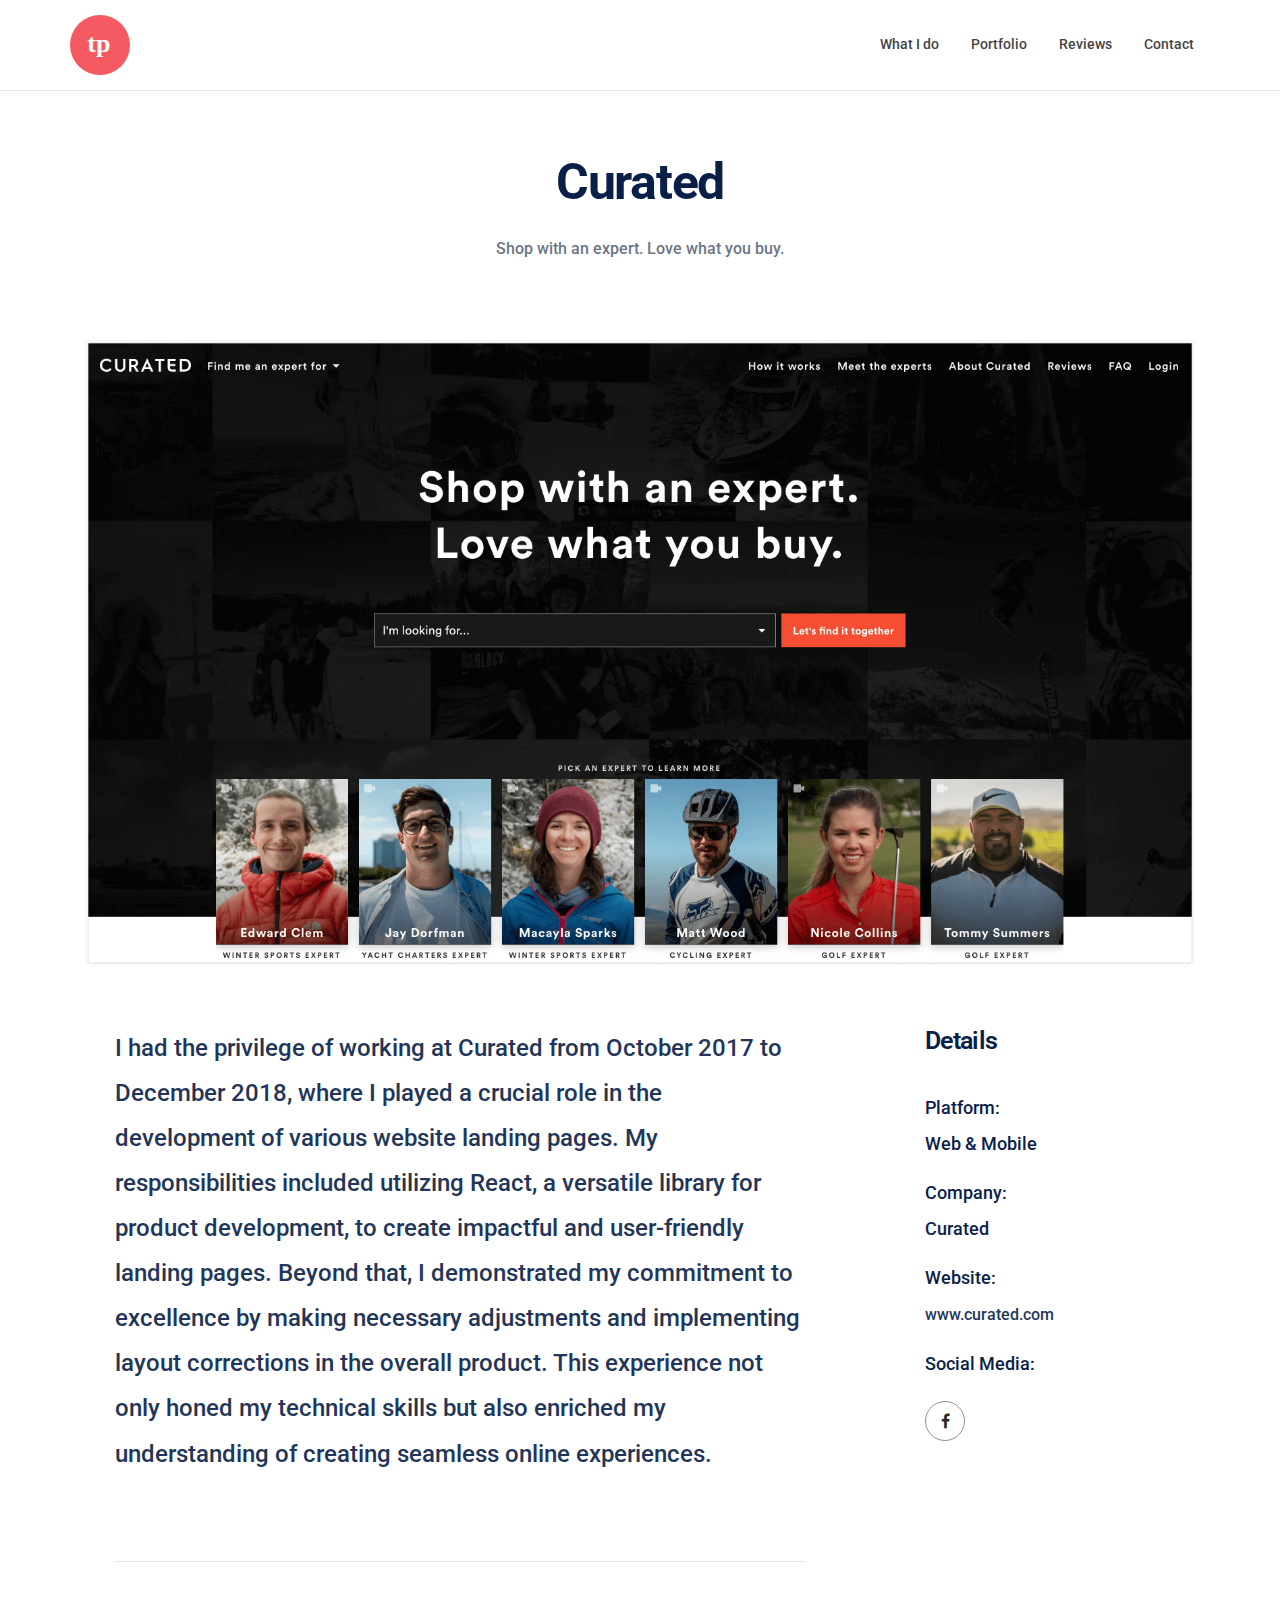
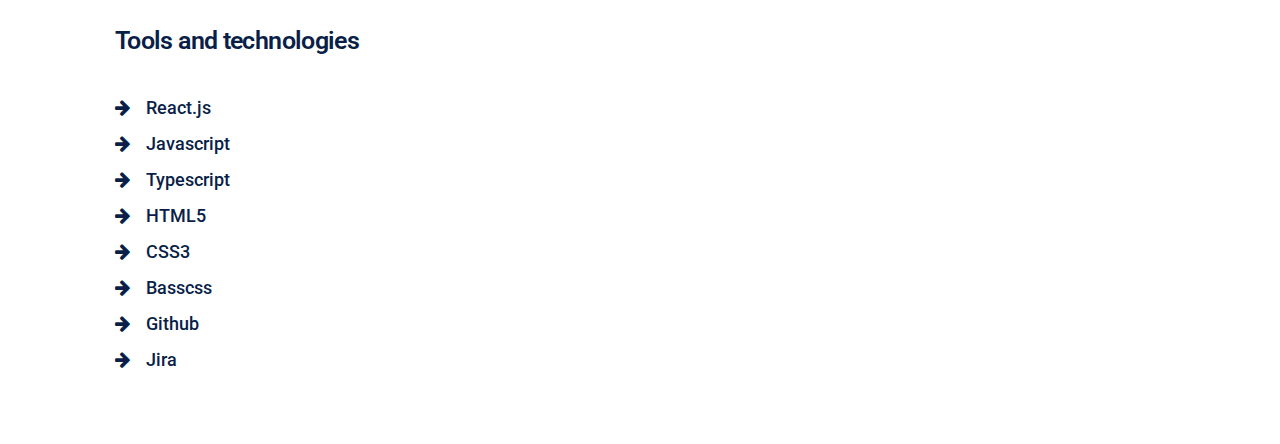
==== commit 7be75153: "feat: Updated curated description and tools section content" ====
--- a/curated.html
+++ b/curated.html
@@ -1,264 +1,196 @@
 <!DOCTYPE html>
 <html lang="zxx">
-  <head>
-    <title>Tiago Parra - Curated</title>
-    <!-- Required meta tags -->
-    <meta charset="utf-8" />
-    <meta http-equiv="X-UA-Compatible" content="IE=edge" />
-    <meta name="description" content="" />
-    <meta name="keywords" content=" " />
-    <meta name="developer" content="Tiago Parra" />
-    <meta
-      name="viewport"
-      content="width=device-width, initial-scale=1, shrink-to-fit=no"
-    />
 
-    <!-- FAV AND ICONS   -->
-    <link rel="shortcut icon" href="assets/images/favicon.png" />
-    <link rel="shortcut icon" href="assets/images/apple-icon.png" />
-    <link
-      rel="shortcut icon"
-      sizes="72x72"
-      href="assets/images/apple-icon-72x72.png"
-    />
-    <link
-      rel="shortcut icon"
-      sizes="114x114"
-      href="assets/images/apple-icon-114x114.png"
-    />
+<head>
+  <title>Tiago Parra - Curated</title>
+  <!-- Required meta tags -->
+  <meta charset="utf-8" />
+  <meta http-equiv="X-UA-Compatible" content="IE=edge" />
+  <meta name="description" content="A Front-end Developer passionate about Angular, Javascript, HTML5 and CSS3" />
+  <meta name="keywords" content="angular, angularjs, javascript, html, html5, css, css3" />
+  <meta name="developer" content="Tiago Parra" />
+  <meta name="viewport" content="width=device-width, initial-scale=1, shrink-to-fit=no" />
+  <meta name="viewport" content="width=device-width, initial-scale=1, shrink-to-fit=no" />
 
-    <!-- Font-->
-    <link
-      href="https://fonts.googleapis.com/css?family=Roboto&display=swap"
-      rel="stylesheet"
-    />
-    <!-- Font Awesome -->
-    <link
-      rel="stylesheet"
-      href="assets/icons/font-awesome-4.7.0/css/font-awesome.min.css"
-    />
-    <link rel="stylesheet" href="assets/icofont/icofont.min.css" />
-    <!-- Bootstrap CSS -->
-    <link rel="stylesheet" href="assets/plugins/css/bootstrap.min.css" />
-    <!-- Owl Carousel CSS-->
-    <link rel="stylesheet" href="assets/plugins/css/owl.css" />
-    <!-- Fancybox-->
-    <link rel="stylesheet" href="assets/plugins/css/jquery.fancybox.min.css" />
-    <!-- Anime CSS-->
-    <link rel="stylesheet" href="assets/plugins/css/revealer.css" />
-    <!-- Aos CSS-->
-    <link rel="stylesheet" href="assets/plugins/css/aos.css" />
-    <!-- Animate CSS-->
-    <link rel="stylesheet" href="assets/plugins/css/animate.css" />
-    <!-- Custom CSS-->
-    <link rel="stylesheet" href="assets/css/styles.css" />
-    <link rel="stylesheet" href="assets/css/use-case.css" />
-    <!-- Responsive -->
-    <link rel="stylesheet" href="assets/css/responsive.css" />
+  <!-- FAV AND ICONS   -->
+  <link rel="shortcut icon" href="assets/images/favicon.png" />
+  <link rel="shortcut icon" href="assets/images/apple-icon.png" />
+  <link rel="shortcut icon" sizes="72x72" href="assets/images/apple-icon-72x72.png" />
+  <link rel="shortcut icon" sizes="114x114" href="assets/images/apple-icon-114x114.png" />
 
-    <style>
-      p {
-        font-size: 18px;
-        color: #071634;
-      }
-    </style>
-  </head>
-  <body class="black-bg body-2">
-    <!--
+  <!-- Font-->
+  <link href="https://fonts.googleapis.com/css?family=Roboto&display=swap" rel="stylesheet" />
+  <!-- Font Awesome -->
+  <link rel="stylesheet" href="assets/icons/font-awesome-4.7.0/css/font-awesome.min.css" />
+  <link rel="stylesheet" href="assets/icofont/icofont.min.css" />
+  <!-- Bootstrap CSS -->
+  <link rel="stylesheet" href="assets/plugins/css/bootstrap.min.css" />
+  <!-- Owl Carousel CSS-->
+  <link rel="stylesheet" href="assets/plugins/css/owl.css" />
+  <!-- Fancybox-->
+  <link rel="stylesheet" href="assets/plugins/css/jquery.fancybox.min.css" />
+  <!-- Anime CSS-->
+  <link rel="stylesheet" href="assets/plugins/css/revealer.css" />
+  <!-- Aos CSS-->
+  <link rel="stylesheet" href="assets/plugins/css/aos.css" />
+  <!-- Animate CSS-->
+  <link rel="stylesheet" href="assets/plugins/css/animate.css" />
+  <!-- Custom CSS-->
+  <link rel="stylesheet" href="assets/css/styles.css" />
+  <link rel="stylesheet" href="assets/css/use-case.css" />
+  <!-- Responsive -->
+  <link rel="stylesheet" href="assets/css/responsive.css" />
+
+  <style>
+    p {
+      font-size: 18px;
+      color: #071634;
+    }
+  </style>
+</head>
+
+<body class="black-bg body-2">
+  <!--
     ===================
         NAVIGATION
     ===================
     -->
-    <header
-      class="black-bg mh-header nav-scroll fixed-top mh-xss-mobile-nav"
-      id="zb-header"
-    >
-      <div class="overlay"></div>
-      <div class="container">
-        <div class="row">
-          <nav class="navbar navbar-expand-lg mh-nav nav-btn">
-            <a class="navbar-brand" href="index.html"
-              ><img src="assets/images/logo.svg" alt="" class="img-fluid"
-            /></a>
-            <button
-              class="navbar-toggler"
-              type="button"
-              data-toggle="collapse"
-              data-target="#navbarSupportedContent"
-              aria-controls="navbarSupportedContent"
-              aria-expanded="false"
-              aria-label="Toggle navigation"
-            >
-              <span class="navbar-toggler-icon icon">
-                <i class="fa fa-bars"></i>
-              </span>
-            </button>
-            <div class="collapse navbar-collapse" id="navbarSupportedContent">
-              <ul class="navbar-nav mr-0 ml-auto">
-                <li class="nav-item">
-                  <a class="nav-link" href="index.html#service">What I do</a>
-                </li>
-                <li class="nav-item">
-                  <a class="nav-link" href="index.html#portfolio">Portfolio</a>
-                </li>
-                <li class="nav-item">
-                  <a class="nav-link" href="index.html#Clinet">Reviews</a>
-                </li>
-                <li class="nav-item">
-                  <a class="nav-link" href="index.html#Contact">Contact</a>
-                </li>
-              </ul>
-            </div>
-          </nav>
-        </div>
+  <header class="black-bg mh-header nav-scroll fixed-top mh-xss-mobile-nav" id="zb-header">
+    <div class="overlay"></div>
+    <div class="container">
+      <div class="row">
+        <nav class="navbar navbar-expand-lg mh-nav nav-btn">
+          <a class="navbar-brand" href="index.html"><img src="assets/images/logo.svg" alt="" class="img-fluid" /></a>
+          <button class="navbar-toggler" type="button" data-toggle="collapse" data-target="#navbarSupportedContent"
+            aria-controls="navbarSupportedContent" aria-expanded="false" aria-label="Toggle navigation">
+            <span class="navbar-toggler-icon icon">
+              <i class="fa fa-bars"></i>
+            </span>
+          </button>
+          <div class="collapse navbar-collapse" id="navbarSupportedContent">
+            <ul class="navbar-nav mr-0 ml-auto">
+              <li class="nav-item">
+                <a class="nav-link" href="index.html#service">What I do</a>
+              </li>
+              <li class="nav-item">
+                <a class="nav-link" href="index.html#portfolio">Portfolio</a>
+              </li>
+              <li class="nav-item">
+                <a class="nav-link" href="index.html#Clinet">Reviews</a>
+              </li>
+              <li class="nav-item">
+                <a class="nav-link" href="index.html#Contact">Contact</a>
+              </li>
+            </ul>
+          </div>
+        </nav>
       </div>
-    </header>
+    </div>
+  </header>
 
-    <!--
+  <!--
     ==============
         HOME
     ==============
     -->
-    <section class="section relative portfolio-home">
-      <div class="container">
-        <div class="row">
-          <div class="col-md-7 mx-auto">
-            <div
-              class="portfolio-title wow fadeInUp"
-              data-wow-duration=".9s"
-              data-wow-delay=".1s"
-            >
-              <h1>Curated</h1>
-              <span></span>
-              <p>
-                Shop with an expert. Love what you buy.
-              </p>
-            </div>
+  <section class="section relative portfolio-home">
+    <div class="container">
+      <div class="row">
+        <div class="col-md-7 mx-auto">
+          <div class="portfolio-title wow fadeInUp" data-wow-duration=".9s" data-wow-delay=".1s">
+            <h1>Curated</h1>
+            <span></span>
+            <p>
+              Shop with an expert. Love what you buy.
+            </p>
           </div>
-          <div class="col-md-12">
-            <div
-              class="project-img wow fadeInUp"
-              data-wow-duration=".9s"
-              data-wow-delay=".1s"
-              id="rev-3"
-            >
-              <img
-                src="assets/images/head-use-curated.png"
-                alt=""
-                class="img-fluid"
-              />
-            </div>
-            <div class="project-description">
-              <div class="row">
-                <div class="col-md-8">
-                  <div
-                    class="des-inner wow fadeInUp"
-                    data-wow-duration=".9s"
-                    data-wow-delay=".1s"
-                  >
-                    <p style="font-size: 24px;">
-                      I worked at Curated between October 2017 and December
-                      2018. During this period I was responsible for the
-                      development of several website landing pages. The landing
-                      pages were developed using React, a library used for
-                      product development. In addition to the development of the
-                      landing pages, I also performed some adjustments and
-                      layout corrections in the product.
-                    </p>
+        </div>
+        <div class="col-md-12">
+          <div class="project-img wow fadeInUp" data-wow-duration=".9s" data-wow-delay=".1s" id="rev-3">
+            <img src="assets/images/head-use-curated.png" alt="" class="img-fluid" />
+          </div>
+          <div class="project-description">
+            <div class="row">
+              <div class="col-md-8">
+                <div class="des-inner wow fadeInUp" data-wow-duration=".9s" data-wow-delay=".1s">
+                  <p style="font-size: 24px;">
+                    I had the privilege of working at Curated from October 2017 to December 2018, where I played a
+                    crucial role in the development of various website landing pages. My responsibilities included
+                    utilizing React, a versatile library for product development, to create impactful and user-friendly
+                    landing pages. Beyond that, I demonstrated my commitment to excellence by making necessary
+                    adjustments and implementing layout corrections in the overall product. This experience not only
+                    honed my technical skills but also enriched my understanding of creating seamless online
+                    experiences.
+                  </p>
 
-                    <br /><br />
-                    <hr />
-                    <br /><br />
+                  <br /><br />
+                  <hr />
+                  <br /><br />
 
-                    <h3>Tools and technologies</h3>
-                    <ul>
-                      <li>
-                        <i
-                          class="fa fa-arrow-right"
-                          style="padding-right: 16px;"
-                        ></i
-                        >React
-                      </li>
-                      <li>
-                        <i
-                          class="fa fa-arrow-right"
-                          style="padding-right: 16px;"
-                        ></i
-                        >HTML5
-                      </li>
-                      <li>
-                        <i
-                          class="fa fa-arrow-right"
-                          style="padding-right: 16px;"
-                        ></i
-                        >CSS3
-                      </li>
-                      <li>
-                        <i
-                          class="fa fa-arrow-right"
-                          style="padding-right: 16px;"
-                        ></i
-                        >Basscss
-                      </li>
-                      <li>
-                        <i
-                          class="fa fa-arrow-right"
-                          style="padding-right: 16px;"
-                        ></i
-                        >Github
-                      </li>
-                      <li>
-                        <i
-                          class="fa fa-arrow-right"
-                          style="padding-right: 16px;"
-                        ></i
-                        >Jira
-                      </li>
-                    </ul>
-                  </div>
-                </div>
-                <div
-                  class="col-md-3 ml-auto wow fadeInUp"
-                  data-wow-duration=".9s"
-                  data-wow-delay=".1s"
-                >
-                  <div class="des-inner">
-                    <h3>Details</h3>
-                  </div>
-                  <ul class="list-unstyled">
-                    <li>Platform:</li>
-                    <li>Web & Mobile</li>
-                  </ul>
-                  <ul class="list-unstyled">
-                    <li>Company:</li>
-                    <li>Curated</li>
-                  </ul>
-                  <ul class="list-unstyled">
-                    <li>Website:</li>
+                  <h3>Tools and technologies</h3>
+                  <ul>
                     <li>
-                      <a href="https://www.curated.com" target="_blank"
-                        >www.curated.com</a
-                      >
+                      <i class="fa fa-arrow-right" style="padding-right: 16px;"></i>React.js
                     </li>
-                  </ul>
-                  <ul class="list-unstyled">
-                    <li>Social Media:</li>
                     <li>
-                      <ul class="list-unstyled">
-                        <a
-                          href="https://www.facebook.com/curatedcom"
-                          target="_blank"
-                          ><li><i class="fa fa-facebook-f"></i></li
-                        ></a>
-                      </ul>
+                      <i class="fa fa-arrow-right" style="padding-right: 16px;"></i>Javascript
+                    </li>
+                    <li>
+                      <i class="fa fa-arrow-right" style="padding-right: 16px;"></i>Typescript
+                    </li>
+                    <li>
+                      <i class="fa fa-arrow-right" style="padding-right: 16px;"></i>HTML5
+                    </li>
+                    <li>
+                      <i class="fa fa-arrow-right" style="padding-right: 16px;"></i>CSS3
+                    </li>
+                    <li>
+                      <i class="fa fa-arrow-right" style="padding-right: 16px;"></i>Basscss
+                    </li>
+                    <li>
+                      <i class="fa fa-arrow-right" style="padding-right: 16px;"></i>Github
+                    </li>
+                    <li>
+                      <i class="fa fa-arrow-right" style="padding-right: 16px;"></i>Jira
                     </li>
                   </ul>
                 </div>
+              </div>
+              <div class="col-md-3 ml-auto wow fadeInUp" data-wow-duration=".9s" data-wow-delay=".1s">
+                <div class="des-inner">
+                  <h3>Details</h3>
+                </div>
+                <ul class="list-unstyled">
+                  <li>Platform:</li>
+                  <li>Web & Mobile</li>
+                </ul>
+                <ul class="list-unstyled">
+                  <li>Company:</li>
+                  <li>Curated</li>
+                </ul>
+                <ul class="list-unstyled">
+                  <li>Website:</li>
+                  <li>
+                    <a href="https://www.curated.com" target="_blank">www.curated.com</a>
+                  </li>
+                </ul>
+                <ul class="list-unstyled">
+                  <li>Social Media:</li>
+                  <li>
+                    <ul class="list-unstyled">
+                      <a href="https://www.facebook.com/curatedcom" target="_blank">
+                        <li><i class="fa fa-facebook-f"></i></li>
+                      </a>
+                    </ul>
+                  </li>
+                </ul>
               </div>
             </div>
           </div>
         </div>
       </div>
-    </section>
-  </body>
-</html>
+    </div>
+  </section>
+</body>
+
+</html>